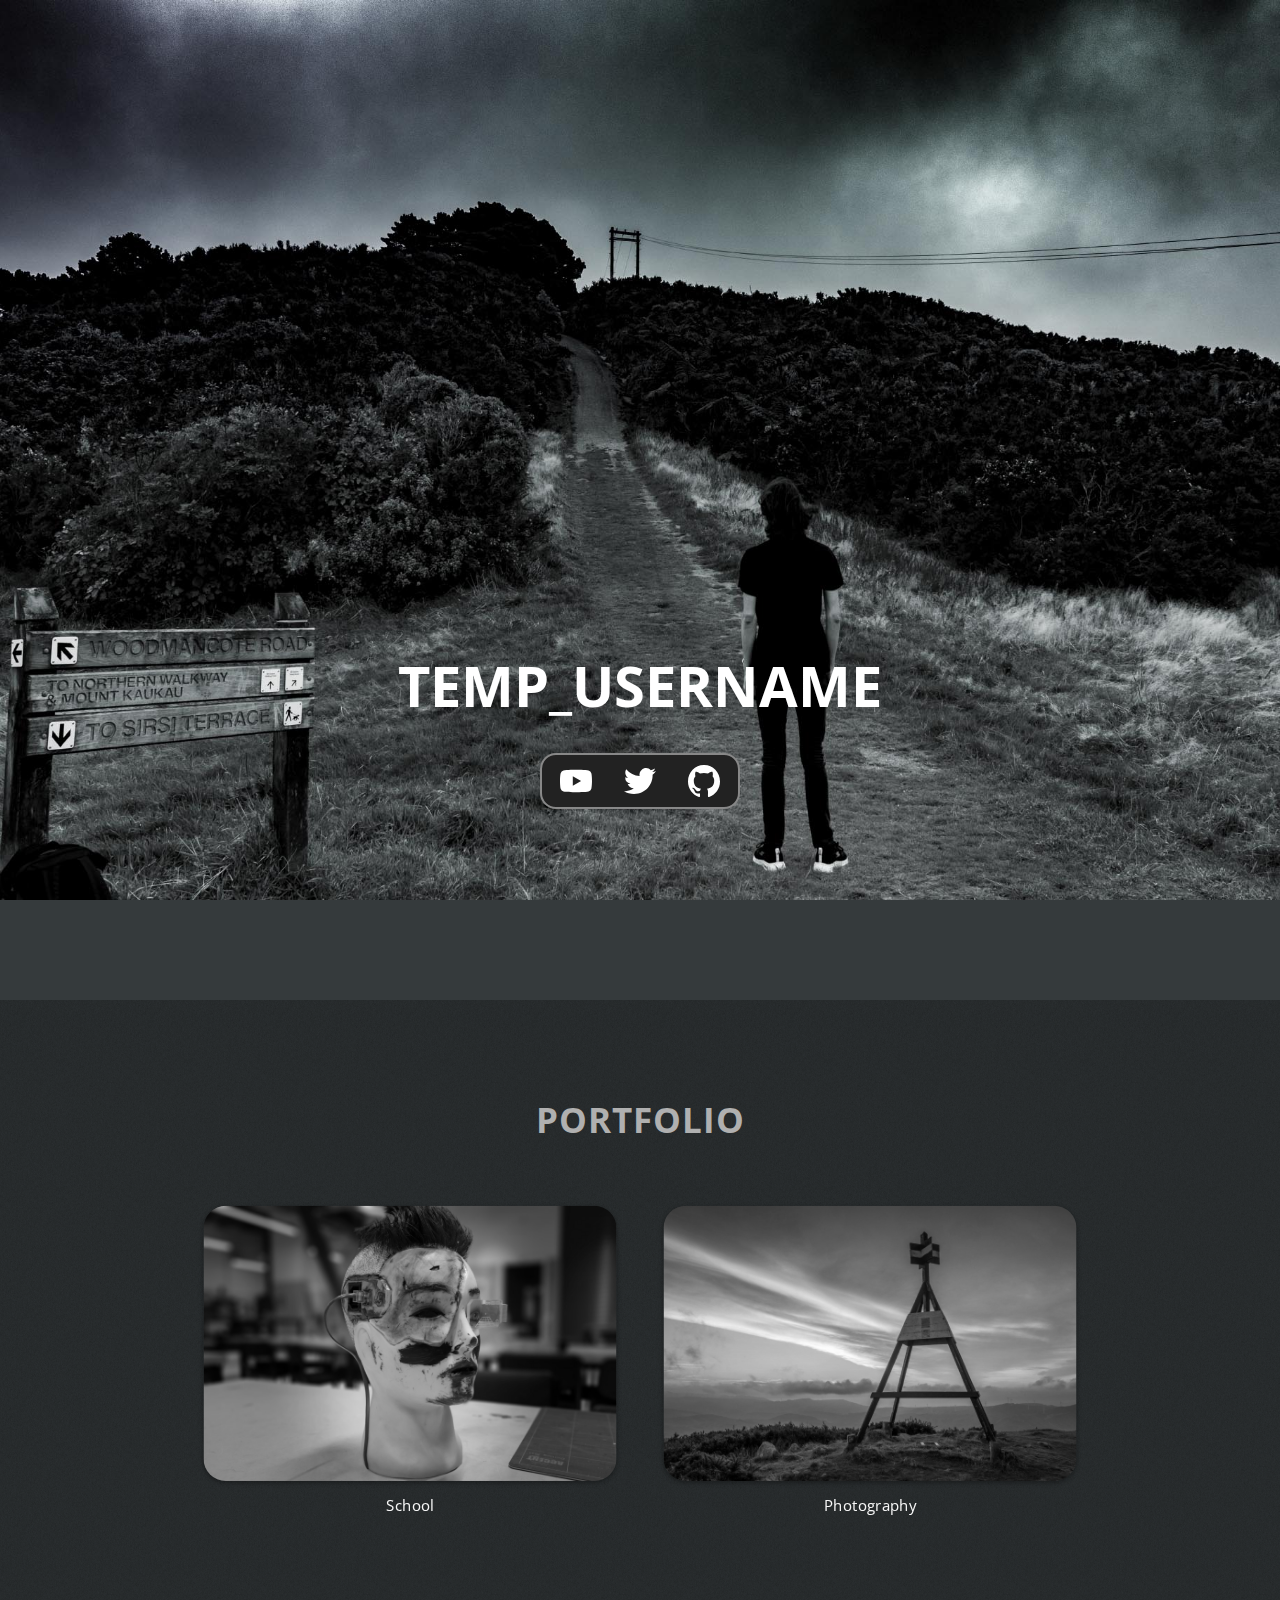
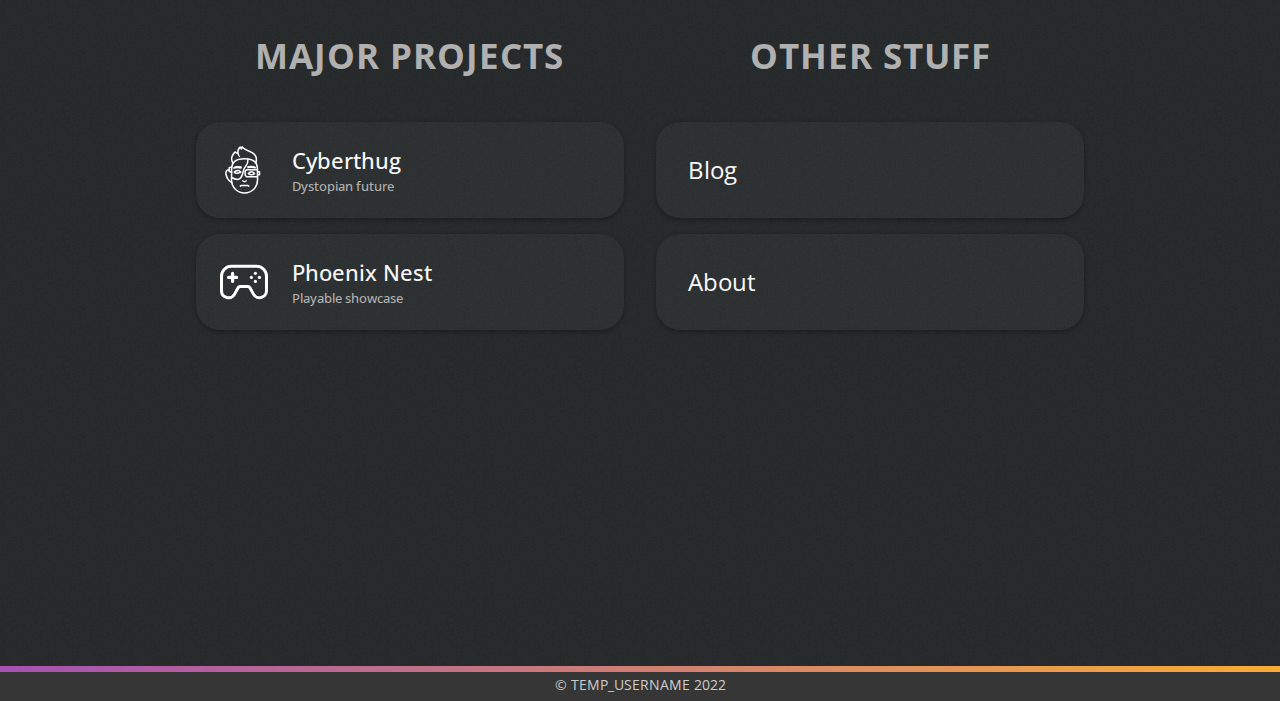
==== index.html @ 6c677105 "initial upload" ====
<!DOCTYPE html>
<html lang="en">
    <head>
        <title>USERNAME</title>
        <link rel="icon" type="image/png" href="assets/favicon.png" />
        <meta charset="utf-8">
        <meta name="viewport" content="width=device-width, initial-scale=1">
        <link rel="stylesheet" href="framework/styles.css">
        <link rel="stylesheet" href="framework/colors.css">
        <link rel="stylesheet" href="framework/display.css">
        <script src="framework/scripts.js"></script>
        <link rel="preconnect" href="https://fonts.googleapis.com">
        <link rel="preconnect" href="https://fonts.gstatic.com" crossorigin>
        <link href="https://fonts.googleapis.com/css2?family=Open+Sans:wght@300;400;500;700&display=swap" rel="stylesheet">
    </head>
    <body class="bg-blueGrey" onload="document.body.style.opacity='1', avatar.hidden=false">

        <!-- Feature section -->
        <section class="feature" style="background-image: url('assets/images/index/background.jpg');">
            <div class="container featureContent">

                <div class="avatar">
					<img class="avatar-image avatar-image1" src="assets/images/index/avatar1.png" onload="this.animation.avatarFadeIn"></img>
					<img class="avatar-image avatar-image2" src="assets/images/index/avatar2.png" onload="this.animation.avatarFadeIn"></img>
					<img class="avatar-image avatar-image3" src="assets/images/index/avatar3.png" onload="this.animation.avatarFadeIn"></img>
				</div>
                <span class="featureTitle">TEMP_USERNAME</span>

                <!-- Social media links -->
                <div class="socialMediaHome">
					<div class="socialMediaHome-link" style="border-radius: 13px 6px 6px 13px;">
                        <a href="https://www.youtube.com/channel/UC3IHSgAeydyoG2bnNkp2FmA">
                            <img class="socialMediaHome-image" src="assets/vectorLogos/youtube.svg"/>
                        </a>
                    </div>
                    <div class="socialMediaHome-link" style="border-radius: 6px;">
                        <a href="https://twitter.com/ambiguousfeenix">
                            <img class="socialMediaHome-image" src="assets/vectorLogos/twitter.svg"/>
                        </a>
                    </div>
                    <div class="socialMediaHome-link" style="border-radius: 6px 13px 13px 6px;">
                        <a href="https://github.com/ambiguousphoenix">
                            <img class="socialMediaHome-image" src="assets/vectorLogos/github.svg"/>
                        </a>
                    </div>
                </div>
            </div>
        </section>

		<div class="backgroundFill" style="background-image: url('assets/images/index/backgroundBlur2.jpg');">

            <div class="backgroundFillNoise" style="background-image: url('assets/images/noise2.png'); background-attachment: scroll;">

				<!-- Major projects section -->
				<section class="section">
					<div class="container">
                        <h2 class="section-heading textColor-lightGrey">PORTFOLIO</h2>
                        <div class="row">

                            <div class="column3" style="padding: 0.5rem;">
                                <a href="school.html">
                                    <div class="portfolio">
                                        <img class="portfolio-image img-fluid shadow-small" src="assets/images/index/portfolio-school.jpg" style="position: absolute;"/>
	                                    <img class="portfolio-image portfolio-overlay img-fluid" src="assets/images/portfolio-glare.png"/>
                                        <div class="portalLabel">
                                            <span style="display: block; text-align: center; margin-top: 0.5rem;">School</span>
                                        </div>
                                    </div>
                                </a>
                            </div>

                            <div class="column3" style="padding: 0.5rem;">
                                <a href="photography.html">
                                    <div class="portfolio">
                                        <img class="portfolio-image img-fluid shadow-small" src="assets/images/index/portfolio-photos.jpg" style="position: absolute;"/>
                                        <img class="portfolio-image portfolio-overlay img-fluid" src="assets/images/portfolio-glare.png"/>
                                        <div class="portalLabel">
                                            <span style="display: block; text-align: center; margin-top: 0.5rem;">Photography</span>
                                        </div>
                                    </div>
                                </a>
                            </div>
                        </div>
                    </div>
					<div class="container" style="margin-top: 4rem;">
		                <div class="row">
							<div class="column2 homeSubSection" style="margin-bottom: 4rem;">
				                <h2 class="section-heading textColor-secondary">MAJOR PROJECTS</h2>
								<a href="cyberthug.html">
									<div class="glassButton shadow-small">
										<img class="glassButton-image" src="assets/vectorIcons/notConformed/cyberthug.svg"/>
										<div style="display: flex; flex-direction: column; margin-top: auto; margin-bottom: auto;">
											<span class="glassButton-text1">Cyberthug</span>
											<span class="glassButton-text2 textColor-secondary">Dystopian future</span>
										</div>
									</div>
								</a>
								<a href="phoenixNest.html">
									<div class="glassButton shadow-small">
										<img class="glassButton-image" src="assets/vectorIcons/games.svg"/>
										<div style="display: flex; flex-direction: column; margin-top: auto; margin-bottom: auto;">
											<span class="glassButton-text1">Phoenix Nest</span>
											<span class="glassButton-text2 textColor-secondary">Playable showcase</span>
										</div>
									</div>
								</a>
							</div>
							<div class="column2 homeSubSection">
				                <h2 class="section-heading textColor-secondary">OTHER STUFF</h2>
								<a href="blog.html">
									<div class="glassButton shadow-small">
										<span style="font-size: 1.5rem; margin-top: auto; margin-bottom: auto; margin-left: 2rem;">Blog</span>
									</div>
								</a>
								<a href="about.html">
									<div class="glassButton shadow-small">
										<span style="font-size: 1.5rem; margin-top: auto; margin-bottom: auto; margin-left: 2rem;">About</span>
									</div>
								</a>
							</div>
		                </div>
		            </div>
		        </section>

            </div>

		</div>


        <!-- Copyright -->
        <div class="footer">
            <div class="colorStrip"></div>
            <span class="footer-text">&copy; TEMP_USERNAME 2022</span>
        </div>

    </body>
</html>
---- framework/styles.css ----
@charset "UTF-8";


/* ---------- Root elements ---------- */

* {
    font-family: 'Open Sans', sans-serif;
    box-sizing: border-box;
}

body {
    opacity: 0%;
    transition: opacity 0.9s;
    transition-delay: 0.2s;
    margin: 0;
    min-width: 360px;
    background-color: #29252a;
    font-family: var(--bs-font-sans-serif);
    font-size: 1rem;
    line-height: 1.5;
    -webkit-text-size-adjust: 100%;
    -webkit-tap-highlight-color: rgba(0, 0, 0, 0);
}

html {
  height: 100%;
  scroll-padding-top: calc(4.5rem - 1px);
}

a {
    color: inherit;
    text-decoration: none;
}

iframe {
  border: 0;
}

p {
  margin-top: 0;
  margin-bottom: 0;
}

img {
    user-select: none;
    pointer-events: none;
}

span {
	color: #f8f8f8;
}

::selection {
    background: #fff4;
}

.navbar > .container,
.navbar > .container-fluid {
	display: flex;
	flex-wrap: inherit;
	align-items: center;
}

.container,
.container-fluid {
	width: 100%;
	padding-right: var(--bs-gutter-x, 0.75rem);
	padding-left: var(--bs-gutter-x, 0.75rem);
	margin-right: auto;
	margin-left: auto;
}

.container-blogPost {
	max-width: 1000px;
	margin-right: auto;
	margin-left: auto;
	padding-left: 1.5rem;
	padding-right: 1.5rem;
}

.row {
	--bs-gutter-x: 1.5rem;
	--bs-gutter-y: 0;
	display: flex;
	flex-wrap: wrap;
	margin-top: calc(var(--bs-gutter-y) * -1);
	margin-right: calc(var(--bs-gutter-x) * -.10);
	margin-left: calc(var(--bs-gutter-x) * -.10);
}

.section {
	padding-top: 4rem;
	padding-bottom: 16rem;
}

.section-heading {
	letter-spacing: 1px;
    text-align: center;
    font-weight: 700;
    margin-bottom: 2.5rem;
}

.section-subHeading {
	letter-spacing: 1px;
    text-align: center;
    font-weight: 400;
    margin-bottom: 2.5rem;
}

.img-fluid {
	max-width: 100%;
	height: auto;
}

.feature {
    height: 100vh;
    padding-top: 25vh;
    min-height: 1000px;
    position: relative;
    background-attachment: fixed;
    background-position: center;
    background-repeat: no-repeat;
    background-size: cover;
    user-select: text;
    pointer-events: none;
}

.featureContent {
	display: flex;
	flex-direction: column;
	float: center;
	align-items: center;
}

.featureTitle {
	margin-top: 2rem;
    font-size: 3.5rem;
    font-weight: 700;
    line-height: 100%;
    color: #ffffff;
}

.featureCyberthug {
    height: 30rem;
    padding-top: 25vh;
    min-height: 30rem;
    position: relative;
    background-image: url("background-cyberthug.jpg");
    background-attachment: fixed;
    background-position: center;
    background-repeat: no-repeat;
    background-size: cover;
    user-select: text;
    pointer-events: none;
}

.featureTitleCyberthug {
	width: 24rem;
	margin-top: 2rem;
	filter: invert();
}

.avatar {
	width: 400px;
	height: 400px;
	position: relative;
	display: flex;
}

.avatar-image {
    width: 100%;
	height: 100%;
	position: absolute;
    padding: 67%;
    margin-bottom: 50px;
    border-radius: 100%;
}

.avatar-image1 {
    animation-name: avatarFadeIn1;
    animation-duration: 1.2s;
    animation-delay: 0.62s;
    animation-iteration-count: 1;
    animation-timing-function: cubic-bezier();
    animation-fill-mode: forwards;
}

.avatar-image2 {
    animation-name: avatarFadeIn2;
    animation-duration: 1s;
    animation-delay: 0.6s;
    animation-iteration-count: 1;
    animation-timing-function: cubic-bezier();
    animation-fill-mode: forwards;
}

.avatar-image3 {
    animation-name: avatarFadeIn3;
    animation-duration: 0.8s;
    animation-delay: 0.55s;
    animation-iteration-count: 1;
    animation-timing-function: cubic-bezier();
    animation-fill-mode: forwards;
}

@keyframes avatarFadeIn1 {
  0%	{
      padding: 50%;
  }
  100%	{
      padding: 0%;
  }
}

@keyframes avatarFadeIn2 {
  0%	{
      padding: 50%;
  }
  100%	{
      padding: 5%;
  }
}

@keyframes avatarFadeIn3 {
  0%	{
      padding: 50%;
	  opacity: 0%;
  }
  40%	{
	  opacity: 100%;
  }
  100%	{
      padding: 6%;
  }
}

.backgroundFill {
    background-attachment: fixed;
    background-position: center;
    background-repeat: no-repeat;
    background-size: cover;
}

.backgroundFillNoise {
    background-attachment: fixed;
    background-position: center;
    background-repeat: repeat;
    background-size: auto;
}


/* ---------- Slideshow ---------- */

.slideshow {
	max-width: 1000px;
	position: relative;
	margin: auto;
}

.slideshow-slides {
	display: none;
	user-select: none;
}

.slideshow-prev, .slideshow-next {
	cursor: pointer;
	position: absolute;
	top: 50%;
	width: auto;
	margin-top: -44px;
	padding-top: 24px;
	padding-bottom: 24px;
	padding-left: 12px;
	padding-right: 18px;
	color: white;
	font-weight: bold;
	font-size: 22px;
	transition: all 0.15s ease-out;
	border-radius: 0 50rem 50rem 0;
	user-select: none;
	background-color: #000a;
	opacity: 50%;
}

.slideshow-next {
	right: 0;
	padding-left: 18px;
	padding-right: 12px;
	border-radius: 50rem 0 0 50rem;
}

.slideshow-prev:hover, .slideshow-next:hover {
	opacity: 100%;
}

.slideshow-info {
	display: flex;
	position: absolute;
	width: 100%;
	height: 48px;
	bottom: 6px;
	padding-left: 16px;
	padding-right: 16px;
    background-color: #000a;
	border-radius: 0 0 1rem 1rem;
}

.slideshow-text {
	color: #ffffff;
	font-size: 16px;
	font-weight: 700;
	line-height: 48px;
	overflow: hidden;
}

.slideshow-counter {
	color: #ffffff;
	font-size: 16px;
	font-weight: 700;
	margin-left: auto;
	margin-right: 0;
	align: right;
	line-height: 48px;
}


/* ---------- Glass buttons ---------- */

.glassButton {
	position: relative;
	display: flex;
	height: 6rem;
    border-radius: 1.5rem;
    user-select: none;
	margin-bottom: 1rem;
    background-color: #ffffff08;
    transition: all 0.15s ease-out;
}

.glassButtonDisabled {
	position: relative;
	display: flex;
	height: 6rem;
    border-radius: 1.5rem;
    user-select: none;
	margin-bottom: 1rem;
    background-color: #ffffff10;
	opacity: 50%;
}

.glassButtonSchool {
	position: relative;
	display: flex;
	height: 4rem;
    border-radius: 1.5rem;
    user-select: none;
	margin-top: 0.5rem;
	margin-bottom: 1rem;
    background-color: #5d6975;
    transition: all 0.15s ease-out;
}

.glassButtonSchool {
	position: relative;
	display: flex;
	height: 6rem;
    border-radius: 1.5rem;
    user-select: none;
	margin-bottom: 1rem;
    background-color: #4d5761;
    transition: all 0.15s ease-out;
}

.buttonDownload {
	height: 4rem;
	padding: 1rem;
	display: flex;
	background-color: #0003;
	transition: all 0.15s ease-out;
}

.buttonDownload:hover {
	background-color: #0000;
}

.buttonDownloadIntense {
	height: 4rem;
	padding: 1rem;
	display: flex;
	background-color: #0006;
	transition: all 0.15s ease-out;
}

.buttonDownloadIntense:hover {
	background-color: #0000;
}

.glassButton-link {
	display: flex;
	width: 100%;
}

.glassButton:hover {
	background-color: #ffffff20;
}

.glassButtonSchool:hover {
	background-color: #6d7b8a;
}

.glassButton-image {
	padding: 1.5rem;
	filter: invert();
}

.glassButton-text1 {
	font-size: 1.4rem;
    font-weight: 500;
}

.glassButton-text2 {
	font-size: 0.8rem;
    font-weight: 500;
}


/* ---------- Gradient buttons ---------- */

.gradientButton {
	position: relative;
	display: flex;
	height: auto;
    border-radius: 1.5rem;
    user-select: none;
	margin-bottom: 1rem;
	background-image: linear-gradient(to bottom, #ffffff10, #ffffff10);
	box-shadow: 0rem 0.1rem 0.5rem #00000050;
}

.gradientButton-background {
	border-radius: 1.5rem;
	background-image: linear-gradient(to bottom, #ffffff30, #ffffff00);
	opacity: 0%;
	transition: all 0.15s ease-out;
}

.gradientButton-background:hover {
	opacity: 100%;
}


/* ---------- Portfolio buttons ---------- */

.portfolio {
    position: relative;
    border-radius: 1.5rem;
    transform: scale(0.93);
    transition: all 0.15s ease-out;
}

.portfolio-image {
    border-radius: 1.5rem;
    transition: all 0.15s ease-out;
	filter: saturate(0);
}

.portfolio-overlay {
    opacity: 0%;
}

.portfolio:hover > .portfolio-image {
	filter: saturate(1);
}

.portfolio:hover > .portfolio-overlay {
    opacity: 100%;
}





.homeSubSection {
	padding-left: 0.5rem;
	padding-right: 0.5rem;
}

/* ---------- Color strip ---------- */

.colorStrip {
    height: 6px;
    background-image: linear-gradient(to right, #a751b2, #faab34);
    overflow: hidden;
}

.colorStripWhite {
    height: 3px;
    background-color: #888;
    overflow: hidden;
}



/* ---------- Page banner ---------- */

.pageBanner {
    height: 26em;
    flex-direction: column;
    background-attachment: fixed;
    background-position: center;
    background-repeat: no-repeat;
    background-size: cover;
    user-select: none;
    pointer-events: none;
}

.pageBanner-fadeDefault {
    width: 100%;
    height: 100%;
    display: flex;
    background: linear-gradient(to bottom, #30303000, #303030ff);
}

.pageBanner-fadeBlue {
    width: 100%;
    height: 100%;
    display: flex;
    background: linear-gradient(to bottom, #232b42, #3a435b);
}

.pageBanner-fadePhoenixNest {
    width: 100%;
    height: 100%;
    display: flex;
    background: linear-gradient(to bottom, #0008, #3b3947);
}

.pageBanner-fadeSchool {
    width: 100%;
    height: 100%;
    display: flex;
    background: linear-gradient(to bottom, #3d454d00, #3d454dff);
}

.pageBanner-fadePhotos {
    width: 100%;
    height: 100%;
    display: flex;
    background: linear-gradient(to bottom, #3f4b4800, #3f4b48ff);
}

.pageBanner-text {
    font-size: 2.5rem;
	font-weight: 700;
    margin: auto;
}



/* ---------- Social media ---------- */

.socialMediaHome {
    display: flex;
	border-style: solid;
	border-width: 2px;
	border-color: #888;
    border-radius: 16px;
	background-color: #222;
    padding: 2px;
    width: 200px;
    height: 56px;
    overflow: hidden;
	margin-top: 2.5rem;
    margin-left: auto;
    margin-right: auto;
    user-select: none;
}

.socialMediaNavbar {
    display: flex;
	border-style: solid;
	border-width: 2px;
	border-color: #888;
    border-radius: 16px;
    padding: 2px;
    width: 188px;
    height: 48px;
    overflow: hidden;
    margin-left: auto;
    margin-right: 15px;
    user-select: none;
}

.socialMediaHome-link {
    background-color: #ffffff00;
    width: 64px;
    height: 48px;
    transition: all 0.15s ease-out;
}

.socialMediaNavbar-link {
    background-color: #ffffff00;
    width: 60px;
    height: 40px;
    transition: all 0.15s ease-out;
}

.socialMediaHome-link:hover {
    background-color: #ffffff48;
}

.socialMediaNavbar-link:hover {
    background-color: #ffffff48;
}

.socialMediaHome-image {
	filter: invert();
	width: 64px;
	height: 48px;
	padding: 8px;
	display: flex;
    user-select: none;
    pointer-events: auto !important;
    transition: all 0.15s ease-out;
}

.socialMediaLink-image {
	filter: invert();
    padding: 7px;
    width: 60px;
    height: 40px;
    user-select: none;
    pointer-events: auto !important;
    transition: all 0.15s ease-out;
}


/* ---------- Cards ---------- */

.card {
    padding: 1rem;
    border-radius: 1.5rem;
    border: none;
    box-shadow: 0rem 0.1rem 0.5rem #00000050;
    transform: scale(0.95);
}

.card-title {
    font-size: 1.5rem;
    font-weight: 700;
}

.card-subtitle {
    font-size: 1rem;
    font-weight: 500;
}

.card-image {
    background-color: #394048;
    width: 100%;
    border-radius: 1rem;
    margin-top: 1rem;
    margin-bottom: 0.67rem;
}

.card-slideshow {
    width: 100%;
    margin-top: 1rem;
    margin-bottom: 0.67rem;
}

.card-video {
    position: relative;
    padding-bottom: 75%;
    margin-top: 1rem;
    margin-bottom: 1rem;
}

.card-youtube {
    width: 100%;
    height: 100%;
    position: absolute;
    border-radius: 1.5rem;
}

.card-description {
    font-size: 1rem;
    font-weight: 500;
    overflow: hidden;
    height: 15rem;
}

.card-button {
	width: auto;
    display: flex;
    padding: 0.5rem;
}

.card-buttonSub {
    font-size: 1rem;
    font-weight: 700;
	width: auto;
    height: 4rem;
    display: flex;
    border-radius: 1.5rem;
    transition: all 0.15s ease-out;
}

.card-buttonSub-image {
	height: 100%;
	padding: 1rem;
    display: flex;
    justify-content: center;
    align-items: center;
    user-select: none;
}

.card-buttonSub-text {
	margin-top: auto;
	margin-bottom: auto;
	margin-right: 2rem;
    user-select: none;
}

.card-buttonSub:hover {
    filter: brightness(1.2);
}

.card-buttonDisabled {
	opacity: 50%;
	width: auto;
    display: flex;
    padding: 0.5rem;
}

.card-buttonSubDisabled {
    background-color: #50616D;
    font-size: 1rem;
    font-weight: 700;
	width: auto;
    height: 4rem;
    display: flex;
    border-radius: 1.5rem;
}

.cardBlog {
	display: flex;
	flex-direction: column;
	width: auto;
	height: auto;
	margin-bottom: 1rem;
    border-radius: 1.5rem;
}

.cardBlog-image {
	width: auto;
    border-radius: 1.5rem 1.5rem 0 0;
}

.cardBlog-text {
	width: inherit;
	height: inherit;
    padding: 1rem;
    border-radius: 0 0 1.5rem 1.5rem;
	transition: all 0.15s ease-out;
}

.cardBlog:hover > .cardBlog-text {
	filter: brightness(1.2);
}

.blog-title {
    font-size: 1.5rem;
    font-weight: 700;
}

.blog-subtitle {
    font-size: 1rem;
    font-weight: 500;
}

.blog-divider {
	width: 100%;
	height: 1px;
	margin-top: 2rem;
	margin-bottom: 2rem;
	background-color: #b0b0b0;
}

.blog-divider2 {
	width: 100%;
	height: 1px;
	margin-top: 0.5rem;
	margin-bottom: 0.5rem;
	background-color: #b0b0b0;
}

.blog-heading {
	margin-top: 5rem;
	font-size: 1.8rem;
	letter-spacing: 1px;
    font-weight: 700;
}

.blog-paragraph {
	font-size: 1rem;
    font-weight: 500;
	margin-top: 1rem;
}

.blog-image {
	width: 100%;
	margin-top: 1.5rem;
}


/* ---------- Extra ---------- */


.animCyberthugB {
  display: flex;
  padding: 2px;
  width: 100% !important;
  height: 100% !important;
}


.animCyberthugB {
  animation: animCyberthugB-animation 4s infinite steps(48) forwards;
}


@keyframes animCyberthugB-animation {
  to {
    background-position: -14400px 0px;
  }
}

.column4 {
	transform: scale(0.95);
}

.column4-block {
	background-color: #222a;
	transition: all 0.15s ease-out;
}

.column4:hover > .column4-block {
	background-color: #444a;
}

.shadow-small {
	box-shadow: 0rem 0.1rem 0.3rem #00000050;
}

.border-medium {
	border-radius: 1.5rem;
}


.slideshow-image {
	border-radius: 1rem;
}

.slideshow-image2 {
	border-radius: 1rem;
	box-shadow: 0rem 0.1rem 0.3rem #00000050;
}





















































/* ----- New ----- */

.divider {
	width: 100%;
	height: 2px;
	background-color: #fff3;
}

.disabled {
	opacity: 50%;
	pointer-events: none;
	user-select: none;
}










/* ----- Navbar ----- */

.navbar {
    display: flex;
    flex-direction: column;
    height: auto;
}

.navbarLogo {
	width: 360px;
	height: 80px;
	position: relative;
	transition: all 0.15s ease-out;
}

.navbarLogo-text {
	color: #fff;
	padding: 25px;
    font-size: 32px;
    font-weight: 700;
	line-height: 0.85;
    border-radius: 0.75rem;
    display: flex;
    width: 100%;
    height: 80px;
    justify-content: left;
    position: absolute;
    transition: all 0.15s ease-out;
}

.navbarLogo-image {
    position: absolute;
	filter: saturate(0) opacity(0.5);
	transition: all 0.15s ease-out;
}

.navbarLogo:hover > .navbarLogo-image {
	filter: saturate(1) opacity(1);
}

.navbarLinks {
    display: flex;
    width: auto;
	height: 48px;
}

.navbarLinks-other {
	display: flex;
	padding: 12px;
    border-radius: 13px;
	width: 48px;
    height: 100%;
	overflow: hidden;
	opacity: 50%;
    background-color: #ffffff00;
	transition: all 0.15s ease-out;
}

.navbarLinks-other:hover {
	opacity: 100%;
    background-color: #ffffff48;
}

.navbarLinks-active {
	display: flex;
	padding: 12px;
    border-radius: 6px;
	width: 48px;
    height: 100%;
    overflow: hidden;
	transition: all 0.15s ease-out;
}

.navbarLinks-image {
	filter: invert();
}

.navbarLinks-text {
	font-weight: 500;
	margin-left: 0.5rem;
	color: #fff;
	opacity: 100%;
	overflow: hidden;
	transition: all 0.15s ease-out;
}

.navbarLinks-other {
	display: flex;
	padding: 12px;
    border-radius: 13px;
	width: 48px;
    height: 100%;
	overflow: hidden;
	opacity: 50%;
    background-color: #ffffff00;
	transition: all 0.15s ease-out;
}

.navbarLinks-other:hover {
	opacity: 100%;
    background-color: #ffffff48;
}

.navbarLinksDivider {
    width: 4px;
    height: 4px;
	border-radius: 4px;
	margin-top: 22px;
	margin-bottom: 22px;
	margin-left: 0.25rem;
	margin-right: 0.25rem;
    background-color: #fff5;
}

.navbarMenu {
	padding: 0.5rem;
	display: flex;
	margin-left: auto;
	margin-right: 15px;
    border-radius: 13px;
	width: 48px;
    height: 48px;
	opacity: 50%;
    background-color: #ffffff00;
	cursor: pointer;
	transition: all 0.15s ease-out;
}

.navbarMenu:hover {
	opacity: 100%;
    background-color: #ffffff48;
}

#navbarMenuItems {
	display: none;
}





.textLink {
	padding: 0.5rem;
	border-radius: 0.67rem;
	transition: all 0.15s ease-out;
	width: auto;
	height: auto;
	margin-bottom: 0.5rem;
	display: inline-flex;
	flex-direction: row;
}

.textLink:hover {
	background-color: #a3b3ff30;
}

.textLink-icon {
	width: 1.5rem;
	height: 1.5rem;
	display: flex;
	float: center;
	margin-top: auto;
	margin-bottom: auto;
	filter: invert(76%) sepia(47%) saturate(4062%) hue-rotate(197deg) brightness(108%) contrast(102%);
}

.textLink-text {
	color: #a3b3ff;
	line-height: 1.6rem;
	font-weight: 700;
	width: auto;
	display: flex;
	flex-direction: column;
	height: auto;
	margin-left: 0.5rem;
	margin-right: 0.5rem;
}

.objectLink {
	padding: 0.5rem;
	border-radius: 0.67rem;
	transition: all 0.15s ease-out;
}

.objectLink:hover {
	background-color: #ffffff30;
}

.objectLink-icon {
	width: 3rem;
	height: 3rem;
	display: flex;
	float: center;
	margin-top: auto;
	margin-bottom: auto;
}

.objectLink-text {
	display: flex;
	flex-direction: column;
	height: auto;
	margin-left: 1rem;
}

.footer {
    background-color: #363636;
    width: auto;
    height: 35px;
    text-align: center;
}

.footer-text {
    font-weight: 400;
    font-size: 0.85rem;
    color: #ccc;
}
---- framework/colors.css ----
@charset "UTF-8";


/* ---------- Background colours ---------- */

.bg-primary {
    background-color: #212121;
}

.bg-secondary {
    background-color: #303030;
}

.bg-white {
    background-color: #e0e0e0;
}

.bg-lightGrey {
    background-color: #dddddd;
}

.bg-grey {
	background-color: #d0d0d0;
}

.bg-darkGrey {
    background-color: #202020;
}

.bg-black {
    background-color: #202020;
}

.bg-blueGrey {
    background-color: #353a3c;
}

.bg-default {
    background-color: #303030;
}

.bg-blog {
	background-color: #3a435b;
}

.bg-blueLight {
	background-color: #4C5777;
}

.bg-blueDark {
	background-color: #2F364A;
}


/* ---------- Cyberthug colours ---------- */

.bg-cyberthug {
    background-color: #40332f;
}


/* ---------- Phoenix Nest colours ---------- */

.bg-phoenixNest {
    background-color: #3b3947;
}

.bg-phoenixNest2 {
    background-color: #4b475a;
}


/* ---------- School colours ---------- */

.bg-school {
    background-color: #3d454d;
}

.bg-school2 {
    background-color: #4d5761;
}

.bg-school3 {
    background-color: #4c555f;
}

.bg-school4 {
    background-color: #5d6975;
}


/* ---------- Photos colours ---------- */

.bg-photos {
    background-color: #3f4b48;
}

.bg-photos2 {
    background-color: #505e5a;
}


/* ---------- Text colours ---------- */

.textColor-primary {
    color: #f8f8f8;
}

.textColor-blog {
    color: #e0e0e0;
}

.textColor-secondary {
    color: #b0b0b0;
}

.textColor-white {
    color: #ffffff;
}

.textColor-lightGrey {
    color: #b0b0b0;
}

.textColor-darkGrey {
    color: #606060;
}

.textColor-black {
    color: #000000;
}

.textColor-link {
	color: #a3b3ff;
}


/* ---------- Modifiers ---------- */

.darker {
	background-color: #0003;
}

.lighter {
	background-color: #fff3;
}
---- framework/display.css ----
@charset "UTF-8";


/* ---------- Mobile view ---------- */

@media (max-width: 959.99px) {
	.navbarLinksDivider {
		display: none;
	}

	.navbarLinks-other {
		display: none;
		width: 48px !important;
	}

	.navbarLinks-active {
		display: none;
		width: 48px !important;
	}

	.navbarLinks-text {
		display: none;
		opacity: 0%;
	}

	.navbarMenu {
		display: inherit !important;
	}

	.socialMediaNavbar {
		display: none;
	}

	.pageBanner {
	    height: 18em;
	}

	.avatarContainer {
		width: 320px;
		height: 320px;
		position: relative;
		display: flex;
	}

	.featureContent {
		transform: scale(0.75);
	}

	.page-background {
		height: 18em;
	}

    .section-heading {
        font-size: 1.9rem;
    }

    .container {
        max-width: 500px;
    }

	.column-blog {
		flex: 0 0 auto;
        width: 100%;
	}

    .column1 {
        flex: 0 0 auto;
        width: 100%;
    }

	.column1-about {
        flex: 0 0 auto;
        width: 100%;
		margin-left: 0%;
		margin-right: 0%;
    }

	.column2 {
        flex: 0 0 auto;
        width: 100%;
    }

	.column2-60 {
        flex: 0 0 auto;
        width: 100%;
    }

	.column2-40 {
        flex: 0 0 auto;
        width: 100%;
    }

	.column2-wiki1 {
        flex: 0 0 auto;
        width: 0px;
		display: none;
    }

	.column2-wiki2 {
        flex: 0 0 auto;
        width: 100%;
    }

	.columnCyberthugA {
	    flex: 0 0 auto;
	    width: 100%;
	}

    .columnCyberthugA-image {
        width: 100%;
        height: 100%;
        border-radius: 1.5rem;
    }

	.columnCyberthugB {
	    flex: 0 0 auto;
	    width: 100%;
        margin-top: 1rem;
	}

    .column3 {
        flex: 0 0 auto;
        width: 100%;
    }

	.column4 {
	    flex: 0 0 auto;
	    width: 33%;
	}

	.column4-block {
		width: 8rem;
		height: 8rem;
        border-radius: 1rem;
	}

	.column-sketches {
		display: flex;
		justify-content: center;
	    flex: 0 0 auto;
		margin: 4px;
	    width: 100%;
	}

	.avatarLuke {
		width: 300px;
		height: 300px;
		position: relative;
		display: flex;
		margin-top: 4rem;
		margin-bottom: 5rem;
		margin-left: auto;
		margin-right: auto;
	}

	.cardSketches {
		display: flex;
		width: 100%;
		height: auto;
	}
}


/* ---------- Tablet view ---------- */

@media (min-width: 960px) {
	#navbarMenuItems {
		display: none !important;
	}

	.navbarLinks {
		display: inherit !important;
	}

	.navbarLinksDivider {
		display: inherit;
	}

	.navbarMenu {
		display: none;
	}

	.socialMediaNavbar {
		display: inherit;
	}

    .avatarContainer {
		width: 400px;
		height: 400px;
		position: relative;
		display: flex;
	}

    .featureContent {
		transform: scale(1);
	}

	.page-background {
		height: 18em;
	}

    .section-heading {
        font-size: 2.2rem;
    }

    .container {
        max-width: 940px;
    }

	.column-blog {
		flex: 0 0 auto;
		margin-left: 0;
		margin-right: 0;
		padding-left: 0.5rem;
		padding-right: 0.5rem;
        width: 50%;
	}

    .column1 {
        flex: 0 0 auto;
        width: 100%;
    }

	.column1-about {
        flex: 0 0 auto;
        width: 60%;
		margin-left: 20%;
		margin-right: 20%;
    }

    .column2 {
        flex: 0 0 auto;
        width: 50%;
		padding-right: 2rem;
    }

	.column2-60 {
        flex: 0 0 auto;
        width: 50%;
		padding-right: 2rem;
    }

	.column2-40 {
        flex: 0 0 auto;
        width: 50%;
		padding-right: 2rem;
    }

	.column2-wiki1 {
        flex: 0 0 auto;
        width: 250px;
		display: block;
    }

	.column2-wiki2 {
        flex: 0 0 auto;
        width: auto;
    }

	.columnCyberthugA {
	    flex: 0 0 auto;
	    width: 40%;
	}

    .columnCyberthugA-image {
        width: 21rem;
        height: 21rem;
        border-radius: 1.5rem;
    }

	.columnCyberthugB {
	    flex: 0 0 auto;
	    width: 60%;
        margin-top: 0rem;
	}

    .column3 {
        flex: 0 0 auto;
        width: 50%;
    }

	.column4 {
	    flex: 0 0 auto;
	    width: 33%;
	}

	.column4-block {
		width: 11rem;
		height: 11rem;
        border-radius: 1rem;
	}

	.column-sketches {
	    flex: 0 0 auto;
	    width: 33%;
	}

	.homeSubSection {
		padding-left: 1rem;
		padding-right: 1rem;
	}

	.avatarLuke {
		width: 400px;
		height: 400px;
		position: relative;
		display: flex;
		margin-top: 8rem;
		margin-bottom: 5rem;
		margin-left: auto;
		margin-right: auto;
	}

	.cardSketches {
		width: 50%;
		height: auto;
	}
}


/* ---------- Above 1440px width ---------- */

@media (min-width: 1440px) {

    .avatarContainer {
		width: 400px;
		height: 400px;
		position: relative;
		display: flex;
	}

    .featureContent {
		transform: scale(1);
	}

	.page-background {
		height: 18em;
	}

    .section-heading {
        font-size: 2.2rem;
    }

    .container {
        max-width: 1420px;
    }

    .column1 {
        flex: 0 0 auto;
        width: 100%;
    }

	.column1-about {
        flex: 0 0 auto;
        width: 60%;
		margin-left: 20%;
		margin-right: 20%;
    }

    .column2 {
        flex: 0 0 auto;
        width: 50%;
		padding-right: 2rem;
    }

	.column2-60 {
        flex: 0 0 auto;
        width: 60%;
		padding-right: 2rem;
    }

	.column2-40 {
        flex: 0 0 auto;
        width: 40%;
		padding-right: 2rem;
    }

	.column2-wiki1 {
        flex: 0 0 auto;
        width: 250px;
		display: block;
		padding-right: 2rem;
    }

	.column2-wiki2 {
        flex: 0 0 auto;
        width: auto;
		padding-right: 2rem;
    }

	.columnCyberthugA {
	    flex: 0 0 auto;
	    width: 30%;
	}

    .columnCyberthugA-image {
        width: 24rem;
        height: 24rem;
        border-radius: 1.5rem;
    }

	.columnCyberthugB {
	    flex: 0 0 auto;
	    width: 70%;
        margin-top: 0rem;
	}

    .column3 {
        flex: 0 0 auto;
        width: 33.33%;
    }

	.column4 {
	    flex: 0 0 auto;
	    width: 25%;
	}

	.column4-block {
		width: 13rem;
		height: 13rem;
        border-radius: 1rem;
	}

	.column-sketches {
	    flex: 0 0 auto;
	    width: 16.66%;
	}

	.homeSubSection {
		padding-left: 4rem;
		padding-right: 4rem;
	}

	.avatarLuke {
		width: 400px;
		height: 400px;
		position: relative;
		display: flex;
		margin-top: 8rem;
		margin-bottom: 5rem;
		margin-left: auto;
		margin-right: auto;
	}

	.cardSketches {
		width: 33%;
		height: auto;
	}
}


@media (max-width: 1340px) {
	.navbarLinks-other {
		width: 48px !important;
	}

	.navbarLinks-active {
		width: 48px !important;
	}

	.navbarLinks-text {
		opacity: 0%;
	}
}
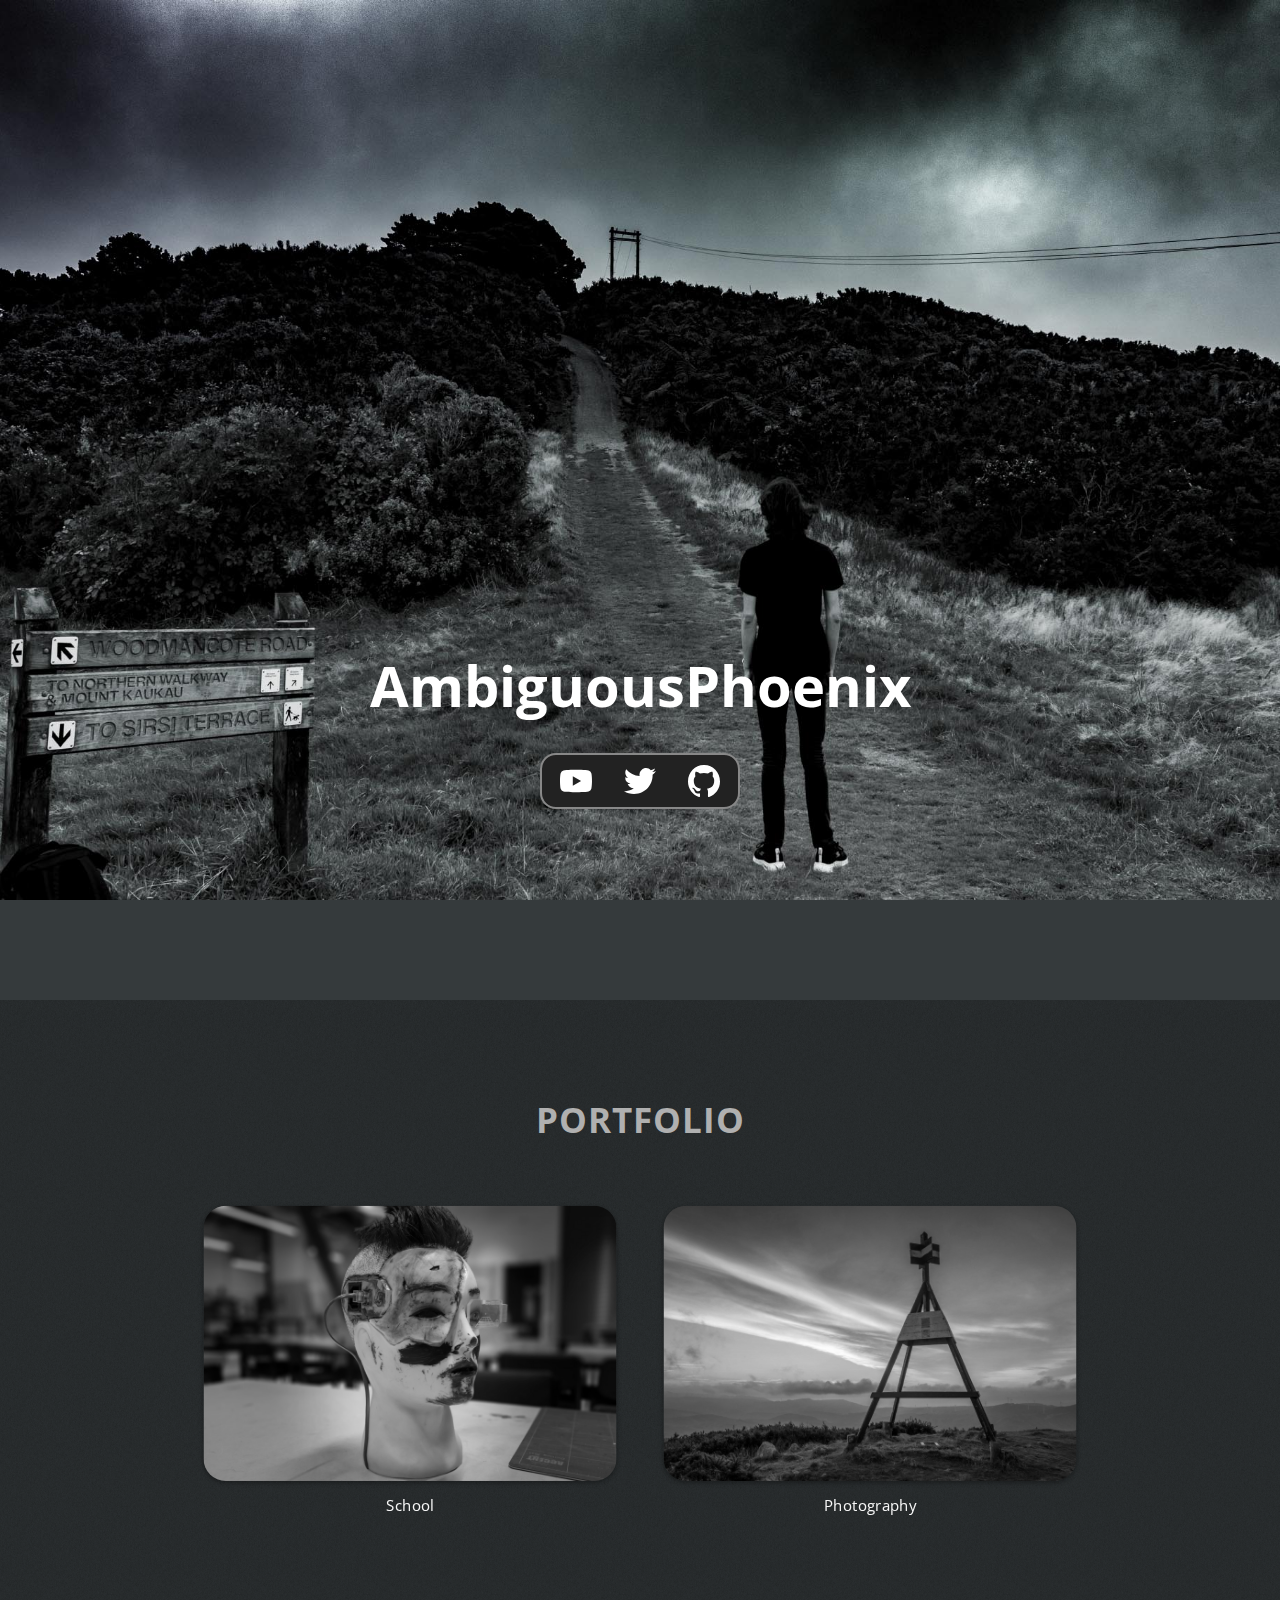
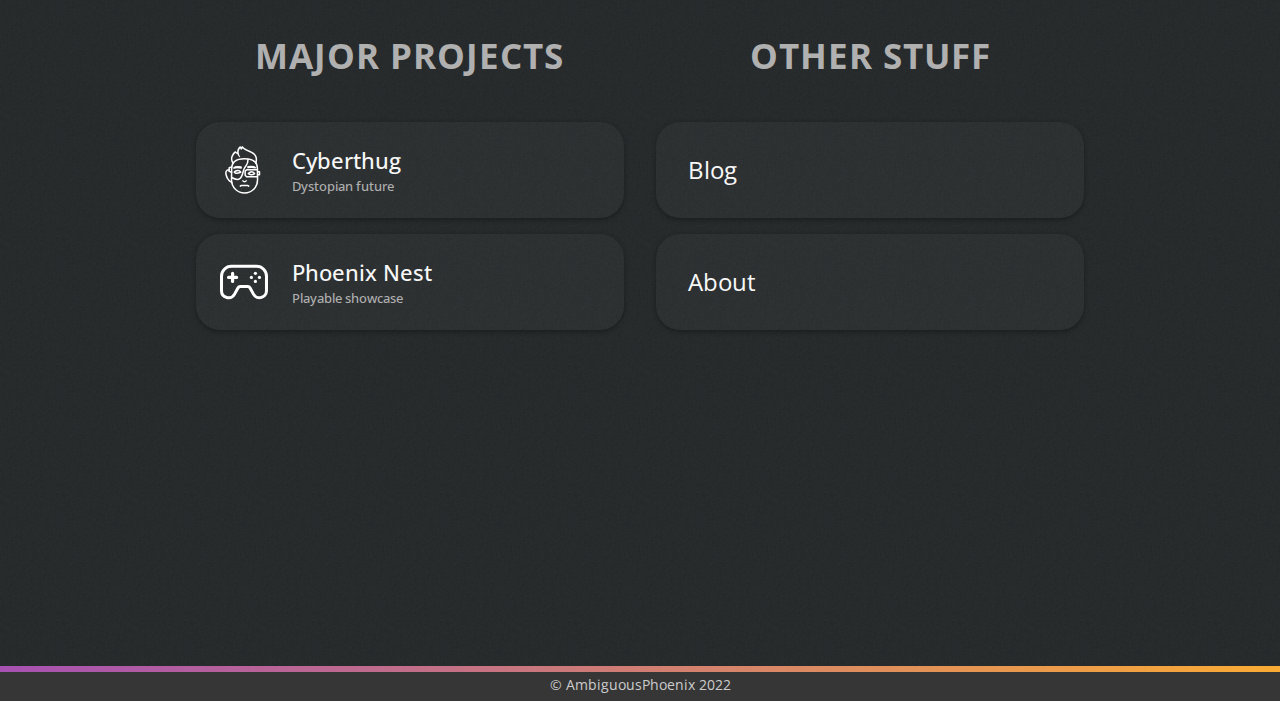
==== commit 57cebc21: "update" ====
--- a/index.html
+++ b/index.html
@@ -1,7 +1,7 @@
 <!DOCTYPE html>
 <html lang="en">
     <head>
-        <title>USERNAME</title>
+        <title>AmbiguousPhoenix</title>
         <link rel="icon" type="image/png" href="assets/favicon.png" />
         <meta charset="utf-8">
         <meta name="viewport" content="width=device-width, initial-scale=1">
@@ -24,7 +24,7 @@
 					<img class="avatar-image avatar-image2" src="assets/images/index/avatar2.png" onload="this.animation.avatarFadeIn"></img>
 					<img class="avatar-image avatar-image3" src="assets/images/index/avatar3.png" onload="this.animation.avatarFadeIn"></img>
 				</div>
-                <span class="featureTitle">TEMP_USERNAME</span>
+                <span class="featureTitle">AmbiguousPhoenix</span>
 
                 <!-- Social media links -->
                 <div class="socialMediaHome">
@@ -130,7 +130,7 @@
         <!-- Copyright -->
         <div class="footer">
             <div class="colorStrip"></div>
-            <span class="footer-text">&copy; TEMP_USERNAME 2022</span>
+            <span class="footer-text">&copy; AmbiguousPhoenix 2022</span>
         </div>
 
     </body>
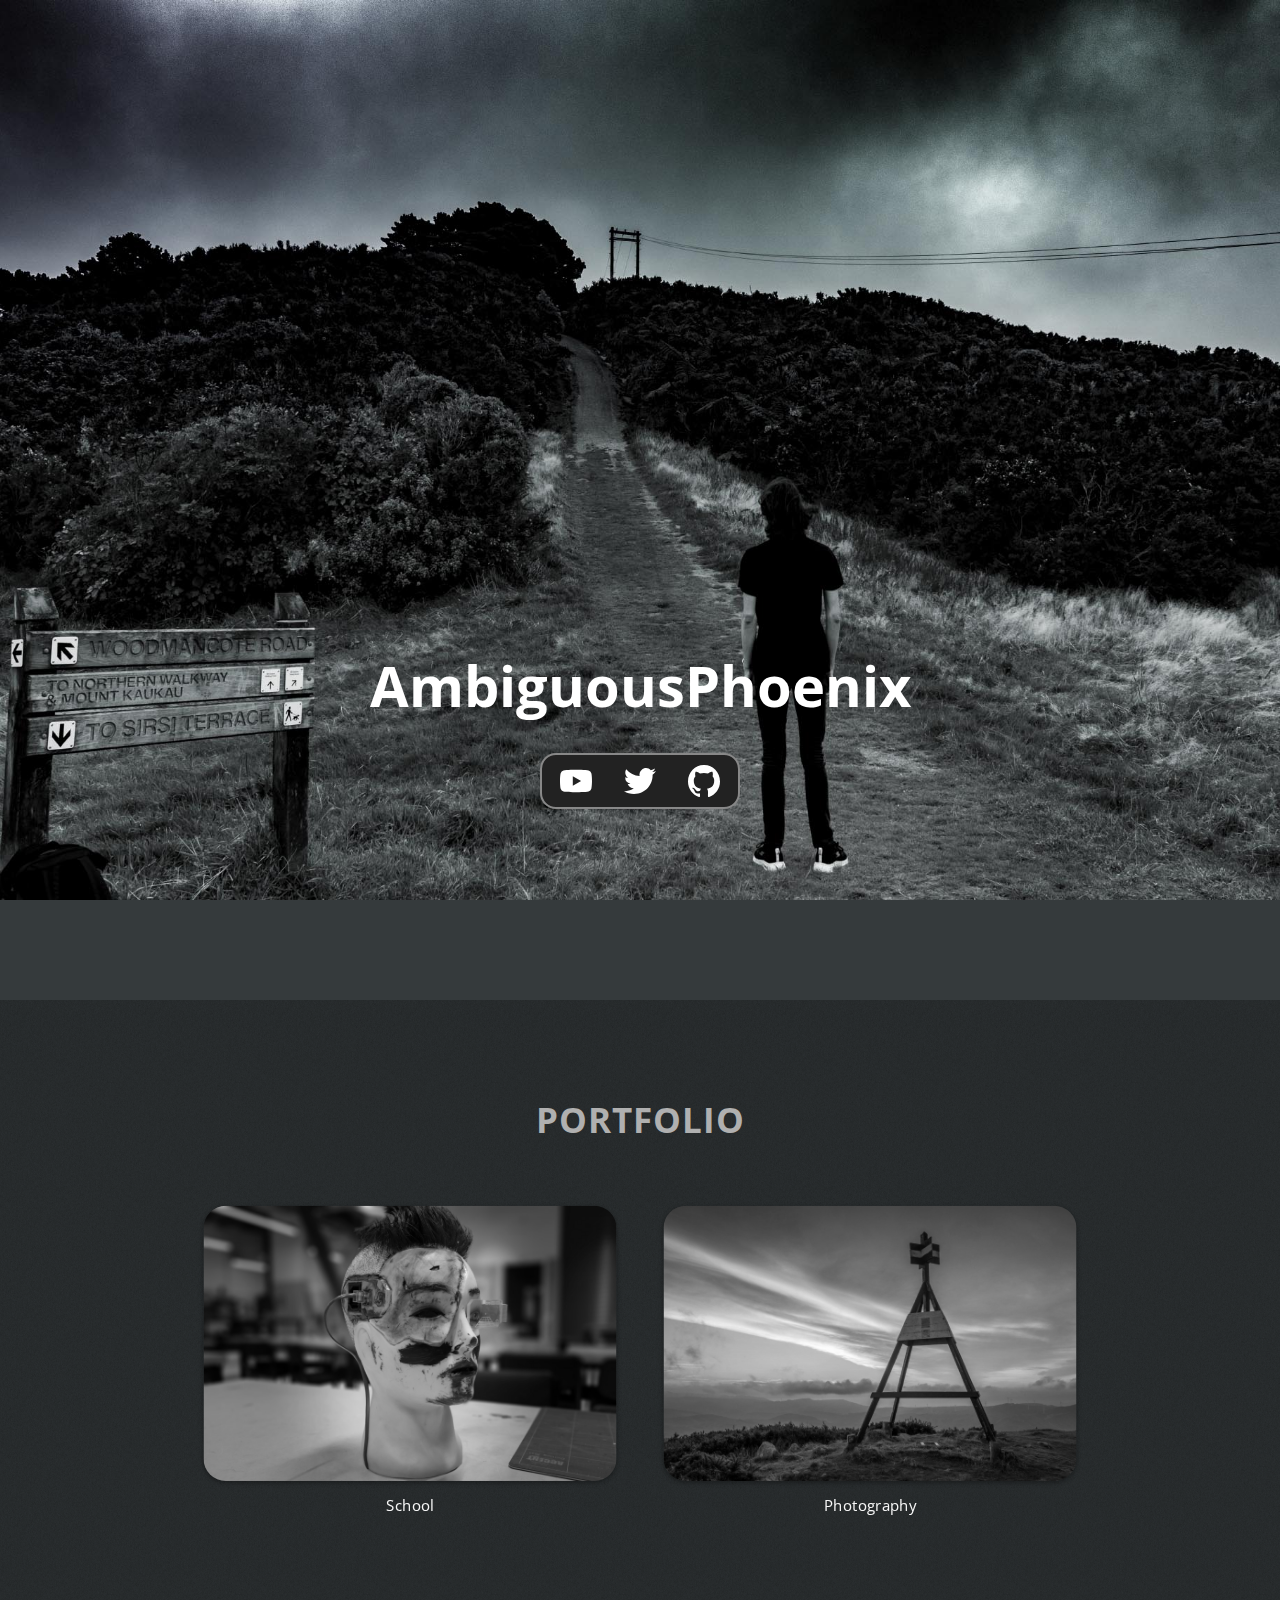
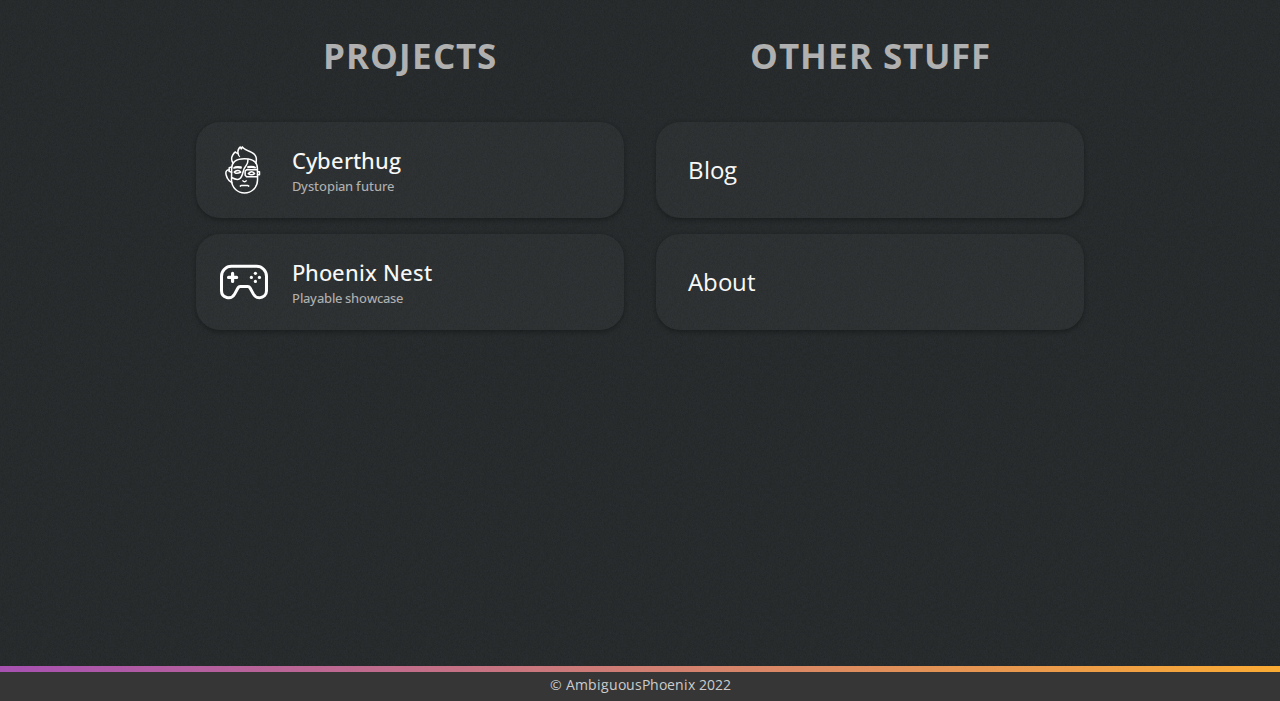
==== commit 96ae1ac3: "Update index.html" ====
--- a/index.html
+++ b/index.html
@@ -85,7 +85,7 @@
 					<div class="container" style="margin-top: 4rem;">
 		                <div class="row">
 							<div class="column2 homeSubSection" style="margin-bottom: 4rem;">
-				                <h2 class="section-heading textColor-secondary">MAJOR PROJECTS</h2>
+				                <h2 class="section-heading textColor-secondary">PROJECTS</h2>
 								<a href="cyberthug.html">
 									<div class="glassButton shadow-small">
 										<img class="glassButton-image" src="assets/vectorIcons/notConformed/cyberthug.svg"/>
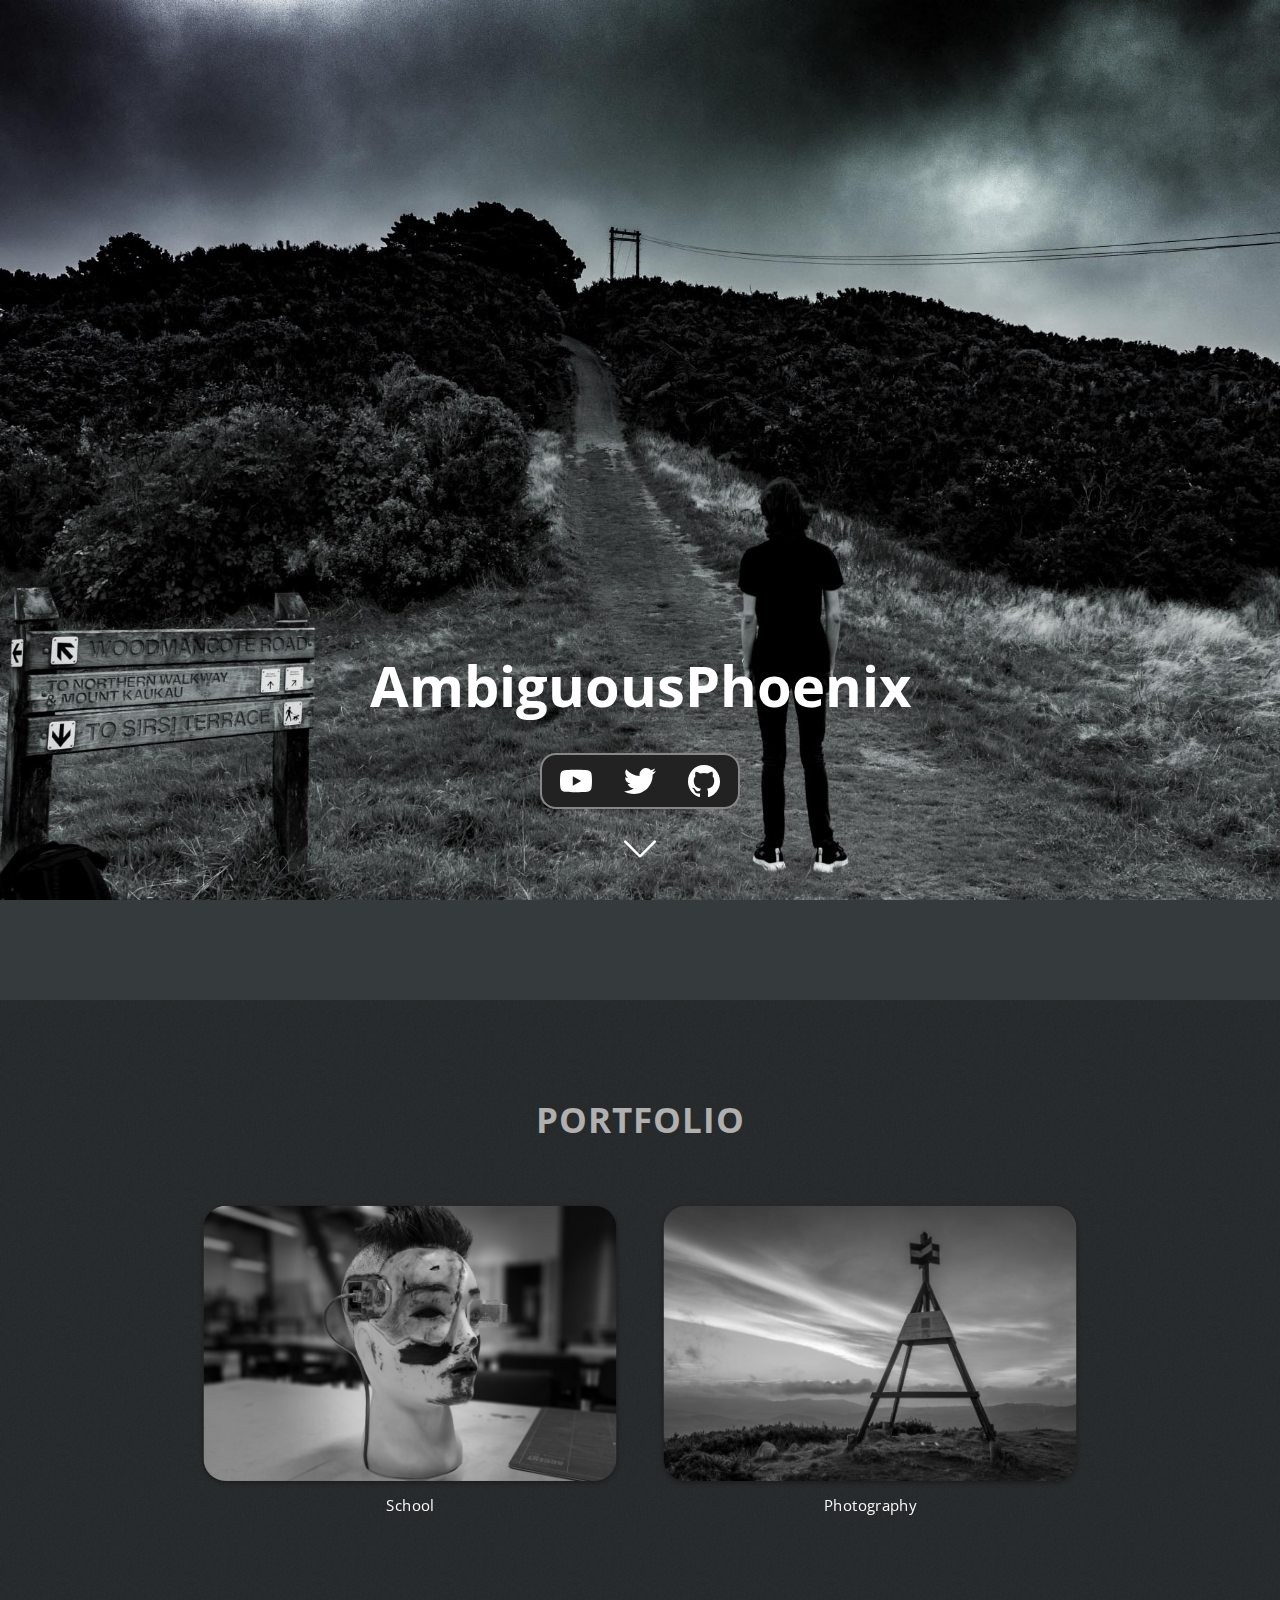
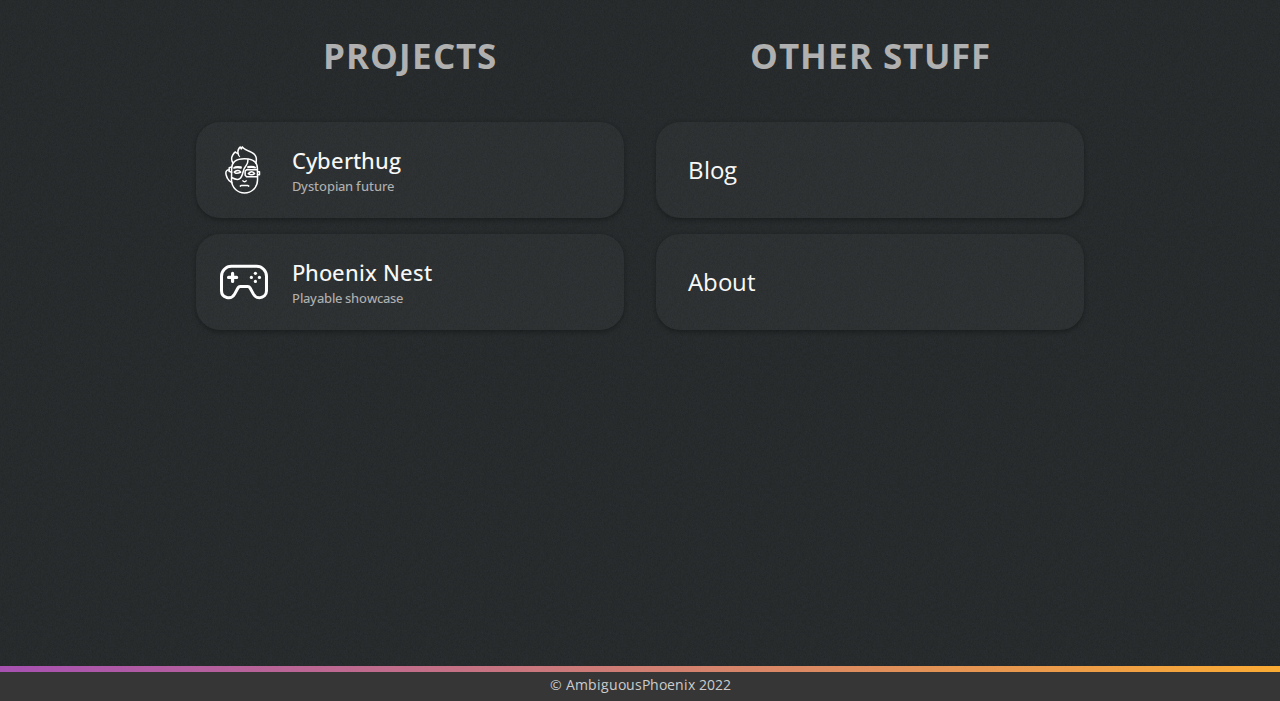
==== commit aeaa44cf: "added caret to index page" ====
--- a/index.html
+++ b/index.html
@@ -44,8 +44,12 @@
                         </a>
                     </div>
                 </div>
+				<a href="#index-content" class="indexCaret">
+					<img style="filter: invert();" src="assets/vectorIcons/caretDown.svg"/>
+				</a>
             </div>
         </section>
+
 
 		<div class="backgroundFill" style="background-image: url('assets/images/index/backgroundBlur2.jpg');">
 
@@ -54,6 +58,7 @@
 				<!-- Major projects section -->
 				<section class="section">
 					<div class="container">
+						<a id="index-content"></a>
                         <h2 class="section-heading textColor-lightGrey">PORTFOLIO</h2>
                         <div class="row">
 
--- a/framework/styles.css
+++ b/framework/styles.css
@@ -2,6 +2,10 @@
 
 
 /* ---------- Root elements ---------- */
+
+html {
+	scroll-behavior: smooth;
+}
 
 * {
     font-family: 'Open Sans', sans-serif;
@@ -809,6 +813,7 @@
 }
 
 .blog-image {
+	border-radius: 1rem;
 	width: 100%;
 	margin-top: 1.5rem;
 }
@@ -1158,3 +1163,19 @@
     font-size: 0.85rem;
     color: #ccc;
 }
+
+.indexCaret {
+	width: 3rem;
+	height: 3rem;
+	border-radius: 5rem;
+	margin-top: 1rem;
+	padding: 0.5rem;
+	pointer-events: all;
+	background-color: #ffffff00;
+	transition: all 0.15s;
+}
+
+.indexCaret:hover {
+	padding: 0.7rem;
+    background-color: #ffffff48;
+}
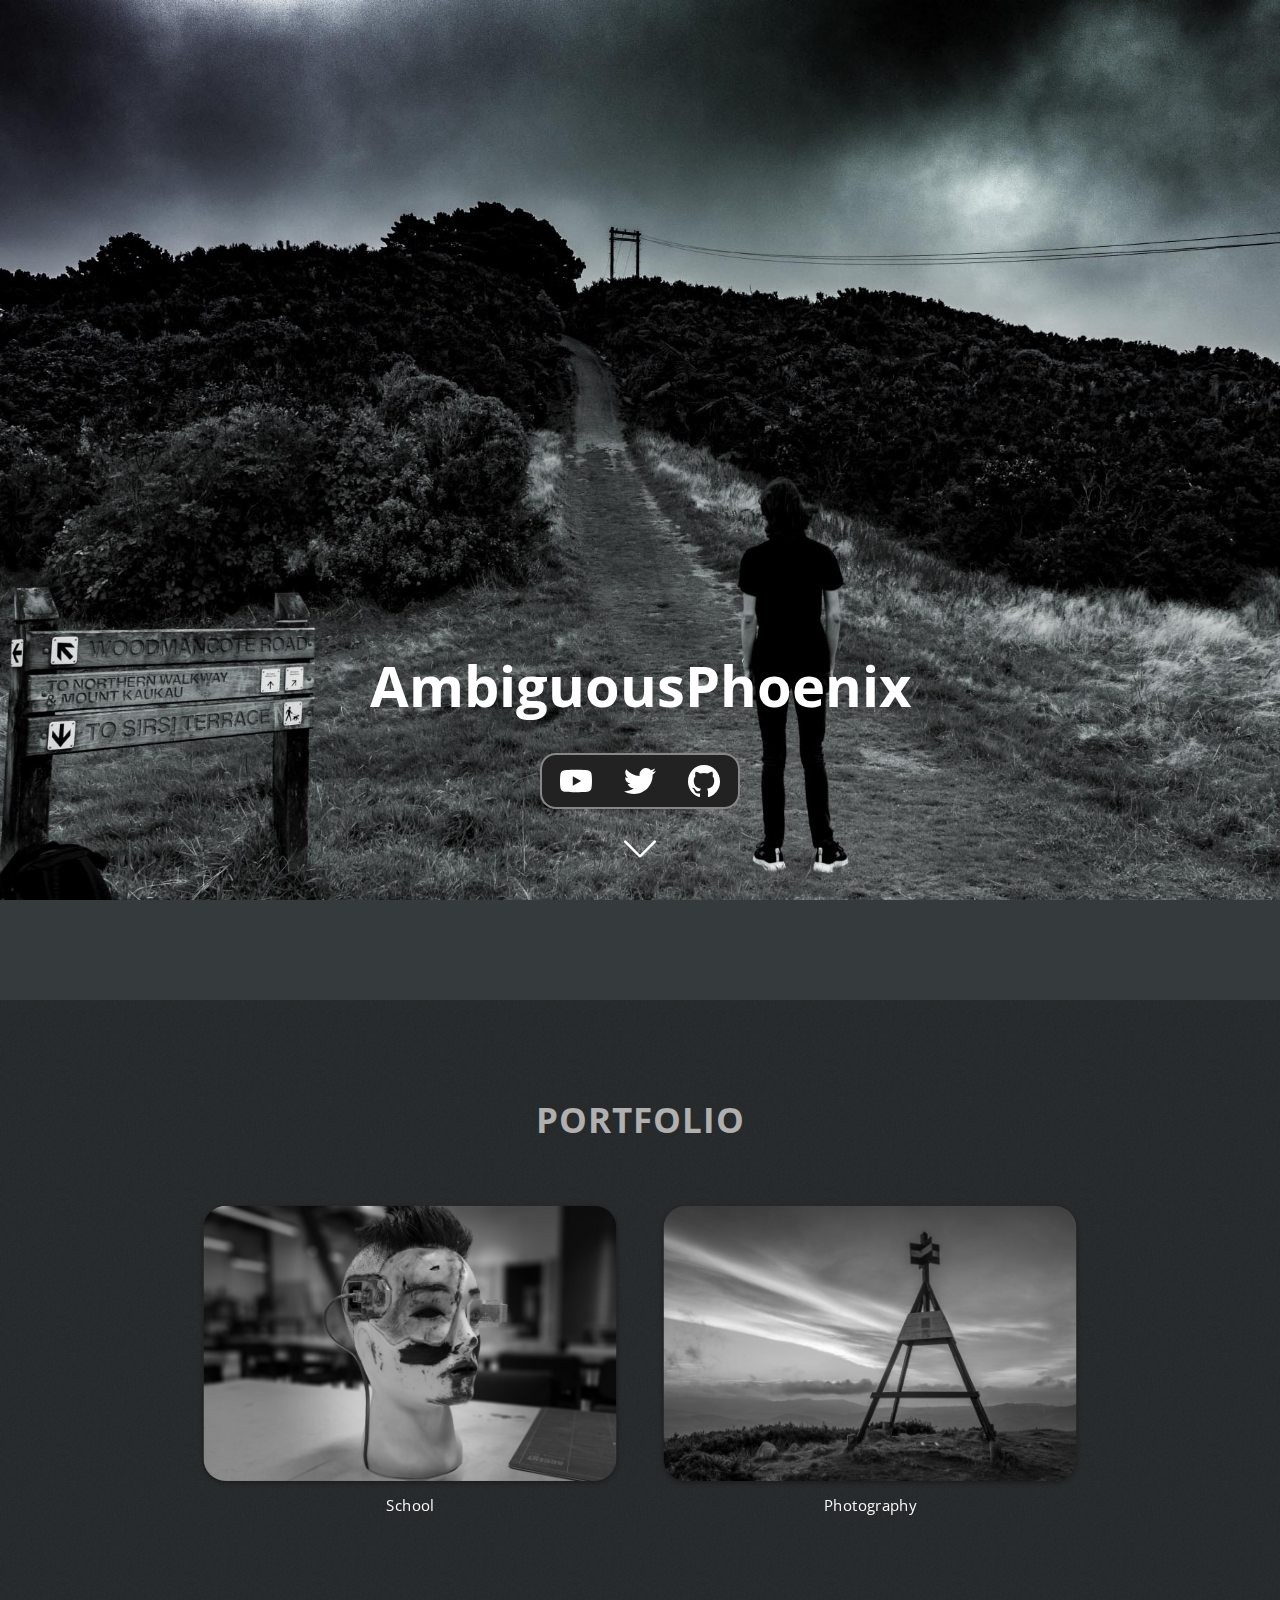
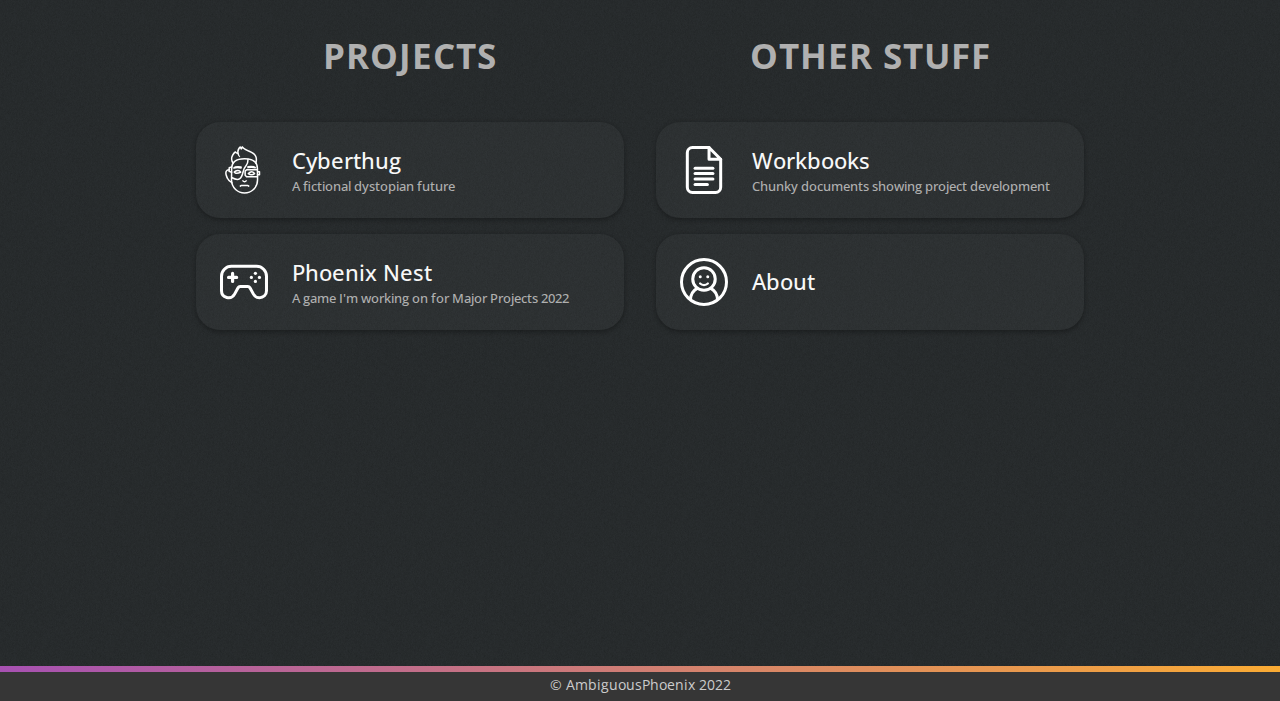
==== commit f3cf88f7: "update" ====
--- a/index.html
+++ b/index.html
@@ -96,7 +96,7 @@
 										<img class="glassButton-image" src="assets/vectorIcons/notConformed/cyberthug.svg"/>
 										<div style="display: flex; flex-direction: column; margin-top: auto; margin-bottom: auto;">
 											<span class="glassButton-text1">Cyberthug</span>
-											<span class="glassButton-text2 textColor-secondary">Dystopian future</span>
+											<span class="glassButton-text2 textColor-secondary">A fictional dystopian future</span>
 										</div>
 									</div>
 								</a>
@@ -105,21 +105,28 @@
 										<img class="glassButton-image" src="assets/vectorIcons/games.svg"/>
 										<div style="display: flex; flex-direction: column; margin-top: auto; margin-bottom: auto;">
 											<span class="glassButton-text1">Phoenix Nest</span>
-											<span class="glassButton-text2 textColor-secondary">Playable showcase</span>
+											<span class="glassButton-text2 textColor-secondary">A game I'm working on for Major Projects 2022</span>
 										</div>
 									</div>
 								</a>
 							</div>
 							<div class="column2 homeSubSection">
 				                <h2 class="section-heading textColor-secondary">OTHER STUFF</h2>
-								<a href="blog.html">
+								<a href="workbooks.html">
 									<div class="glassButton shadow-small">
-										<span style="font-size: 1.5rem; margin-top: auto; margin-bottom: auto; margin-left: 2rem;">Blog</span>
+										<img class="glassButton-image" src="assets/vectorIcons/workbook.svg"/>
+										<div style="display: flex; flex-direction: column; margin-top: auto; margin-bottom: auto;">
+											<span class="glassButton-text1">Workbooks</span>
+											<span class="glassButton-text2 textColor-secondary">Chunky documents showing project development</span>
+										</div>
 									</div>
 								</a>
 								<a href="about.html">
 									<div class="glassButton shadow-small">
-										<span style="font-size: 1.5rem; margin-top: auto; margin-bottom: auto; margin-left: 2rem;">About</span>
+										<img class="glassButton-image" src="assets/vectorIcons/about.svg"/>
+										<div style="display: flex; flex-direction: column; margin-top: auto; margin-bottom: auto;">
+											<span class="glassButton-text1">About</span>
+										</div>
 									</div>
 								</a>
 							</div>
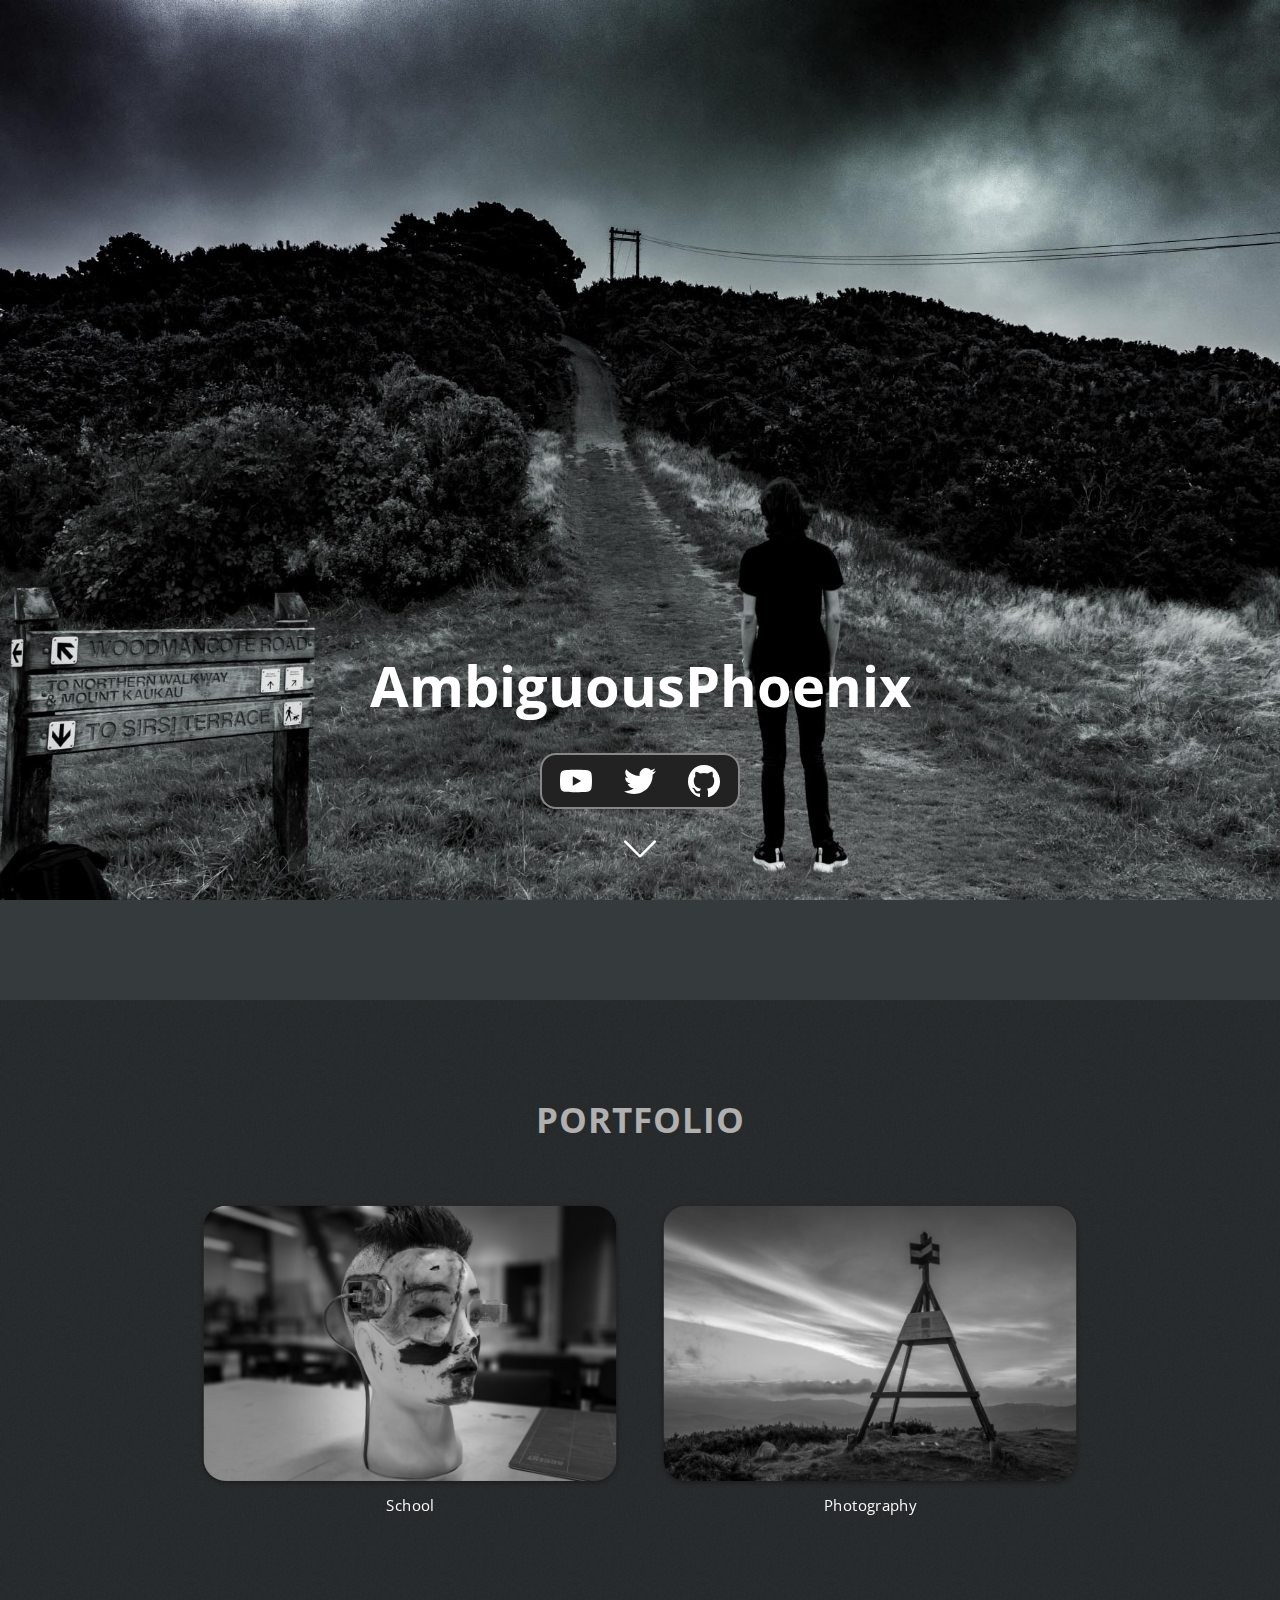
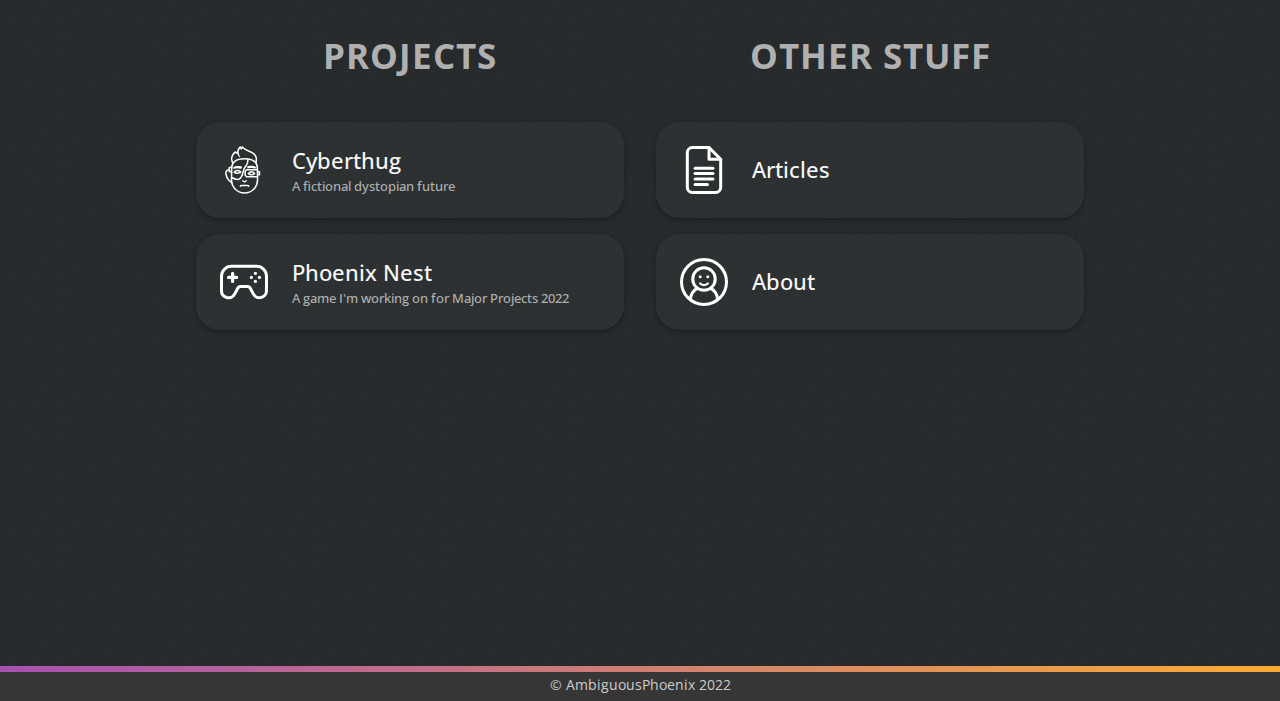
==== commit 17dcc82d: "update" ====
--- a/index.html
+++ b/index.html
@@ -112,12 +112,11 @@
 							</div>
 							<div class="column2 homeSubSection">
 				                <h2 class="section-heading textColor-secondary">OTHER STUFF</h2>
-								<a href="workbooks.html">
+								<a href="articles.html">
 									<div class="glassButton shadow-small">
 										<img class="glassButton-image" src="assets/vectorIcons/workbook.svg"/>
 										<div style="display: flex; flex-direction: column; margin-top: auto; margin-bottom: auto;">
-											<span class="glassButton-text1">Workbooks</span>
-											<span class="glassButton-text2 textColor-secondary">Chunky documents showing project development</span>
+											<span class="glassButton-text1">Articles</span>
 										</div>
 									</div>
 								</a>
--- a/framework/display.css
+++ b/framework/display.css
@@ -449,7 +449,7 @@
 }
 
 
-@media (max-width: 1340px) {
+@media (max-width: 1440px) {
 	.navbarLinks-other {
 		width: 48px !important;
 	}
